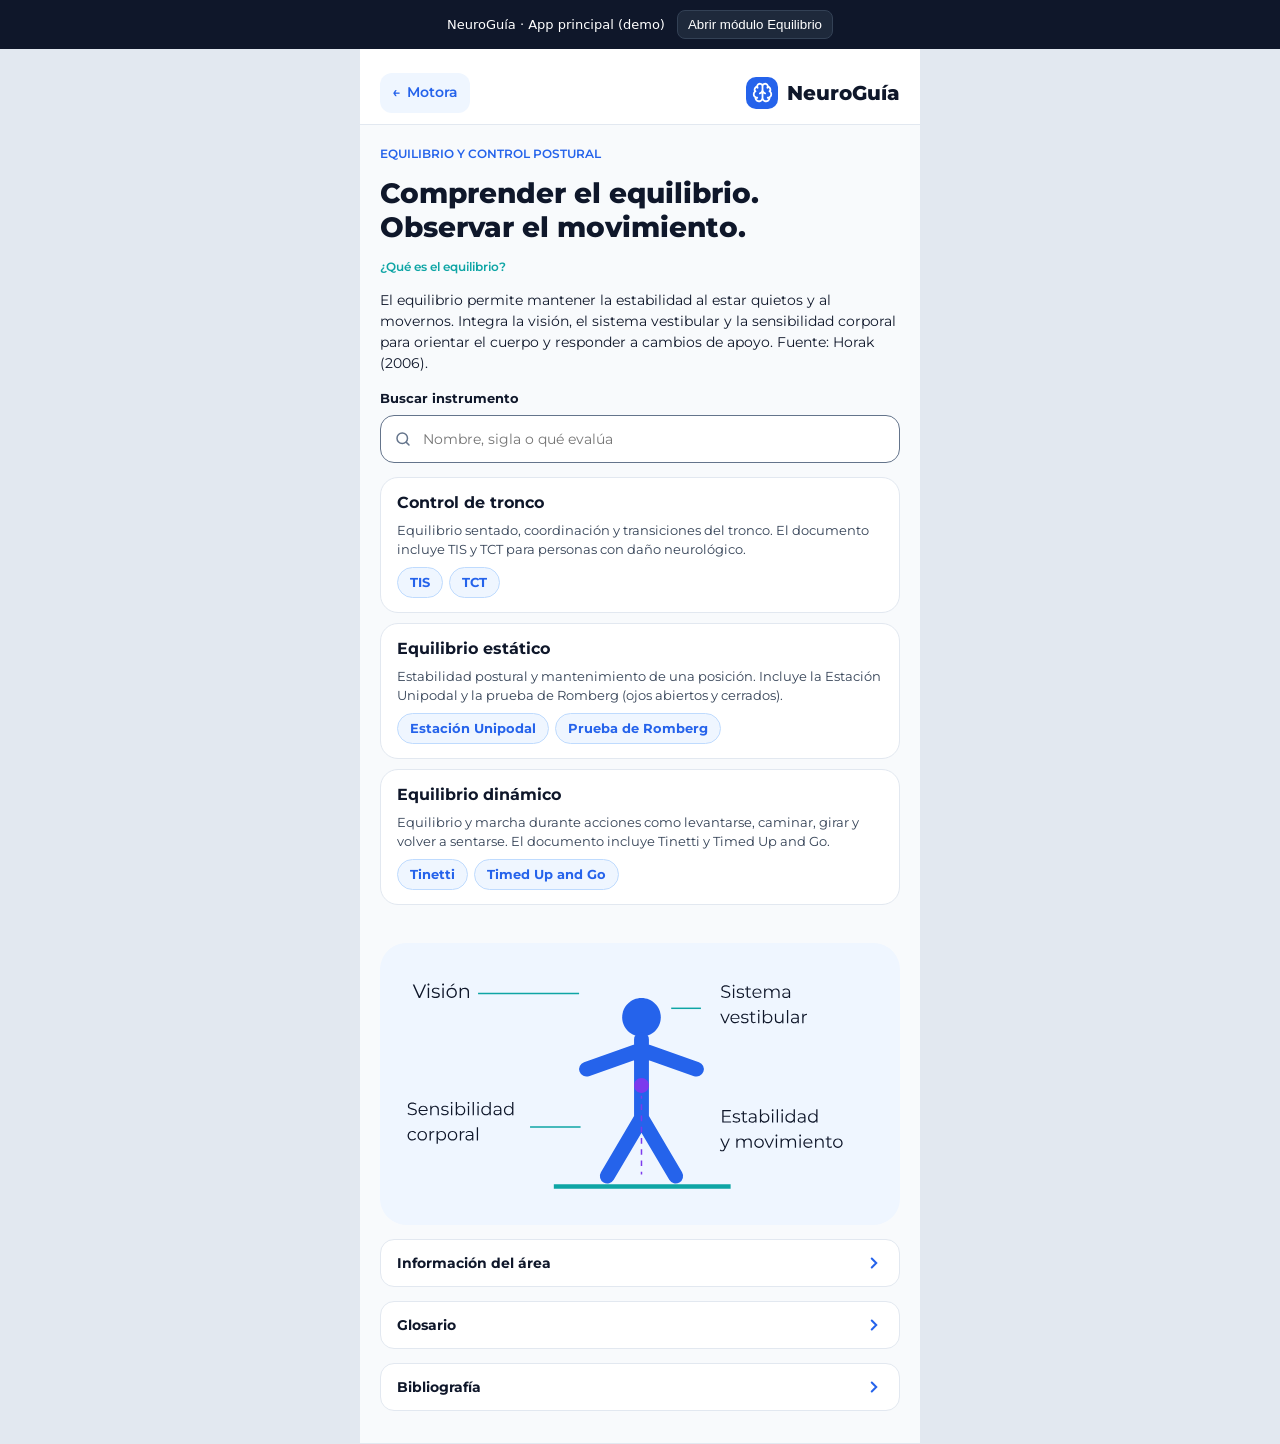
==== index.html @ f112ef37 "Subir prototipo NeuroGuia Equilibrio" ====
<!doctype html>
<html lang="es">
<head>
  <meta charset="utf-8">
  <meta name="viewport" content="width=device-width, initial-scale=1">
  <title>NeuroGuía · Equilibrio</title>

  <!-- Tipografías del diseño (Montserrat; Inter solo para los signos + / −) -->
  <link rel="preconnect" href="https://fonts.googleapis.com">
  <link rel="preconnect" href="https://fonts.gstatic.com" crossorigin>
  <link href="https://fonts.googleapis.com/css2?family=Inter:wght@600&family=Montserrat:wght@400;500;600;700;800&display=swap" rel="stylesheet">

  <!-- 1) Estilos del módulo (todo bajo .ngeq / --ngeq-*) -->
  <link rel="stylesheet" href="neuroguia-equilibrio.css?v=14">

  <!-- Estilos de la "app anfitriona" de ejemplo (no forman parte del módulo) -->
  <style>
    html, body { margin: 0; min-height: 100%; background: #e2e8f0; font-family: system-ui, sans-serif; }
    .host-bar { display: flex; gap: 12px; align-items: center; justify-content: center; padding: 10px 16px; background: #0f172a; color: #fff; font-size: 13px; }
    .host-bar button { background: #1e293b; color: #fff; border: 1px solid #334155; border-radius: 8px; padding: 6px 10px; cursor: pointer; }
    .host-landing { max-width: 560px; margin: 40px auto; padding: 24px; background: #fff; border-radius: 16px; text-align: center; }
    #equilibrio-root { min-height: calc(100vh - 44px); }
  </style>
</head>
<body>
  <!-- Barra simulada de la app NeuroGuía (anfitriona) -->
  <div class="host-bar">
    <span>NeuroGuía · App principal (demo)</span>
    <button type="button" id="host-open">Abrir módulo Equilibrio</button>
  </div>

  <!-- Pantalla de la app anfitriona a la que se regresa con onExit -->
  <section class="host-landing" id="host-landing" hidden>
    <h2>Área Motora</h2>
    <p>Esta vista pertenece a la app anfitriona. El módulo se cerró con <code>onExit</code>.</p>
    <button type="button" id="host-back">Entrar a «Equilibrio y control postural»</button>
  </section>

  <!-- 2) Contenedor donde se monta el módulo -->
  <div id="equilibrio-root"></div>

  <!-- 3) Lógica del módulo (expone window.NeuroGuia.Equilibrio) -->
  <script src="neuroguia-equilibrio.js?v=14"></script>
  <script>
    // Ejemplo de integración con la app principal
    (function () {
      var root = document.getElementById('equilibrio-root');
      var landing = document.getElementById('host-landing');
      var modulo = null;

      function abrir() {
        landing.hidden = true;
        if (modulo) return;
        modulo = NeuroGuia.Equilibrio.mount(root, {
          assetsPath: 'assets/',
          hashPrefix: 'equilibrio',
          onExit: cerrar,                            // botón "← Motora" del inicio del área
          onNavigate: function (estado) { /* p. ej. analítica */ }
        });
      }
      function cerrar() {
        if (modulo) { modulo.destroy(); modulo = null; }
        history.replaceState(null, '', location.pathname);
        landing.hidden = false;
      }

      document.getElementById('host-open').addEventListener('click', abrir);
      document.getElementById('host-back').addEventListener('click', abrir);
      abrir();
    })();
  </script>
</body>
</html>
---- neuroguia-equilibrio.css ----
/* ==========================================================================
   NeuroGuía · Módulo "Equilibrio y control postural" (Grupo 3)
   --------------------------------------------------------------------------
   - Todo el CSS vive bajo la clase raíz `.ngeq` (namespace del módulo).
   - Clases con metodología BEM:  .ngeq-bloque__elemento--modificador
   - Tokens de diseño (Figma) como variables CSS con prefijo `--ngeq-`,
     declaradas en `.ngeq` (no en :root) para no contaminar la app anfitriona.
   ========================================================================== */

.ngeq {
  /* ---- Color (extraídos del archivo de Figma) ---- */
  --ngeq-c-primary: #2563eb;
  --ngeq-c-primary-soft: #eff6ff;
  --ngeq-c-ink: #0f172a;
  --ngeq-c-ink-2: #334155;
  --ngeq-c-muted: #64748b;
  --ngeq-c-teal: #0ea5a5;
  --ngeq-c-violet: #7c3aed;
  --ngeq-c-violet-soft: #f5f3ff;
  --ngeq-c-danger: #dc2626;
  --ngeq-c-bg: #f8fafc;
  --ngeq-c-surface: #ffffff;
  --ngeq-c-border: #e2e8f0;
  --ngeq-c-scrim: rgba(15, 23, 42, 0.4);

  /* ---- Tipografía ---- */
  --ngeq-font: "Montserrat", system-ui, -apple-system, "Segoe UI", sans-serif;
  --ngeq-font-symbol: "Inter", system-ui, sans-serif;

  /* ---- Radios / espaciado ---- */
  --ngeq-r-sm: 10px;
  --ngeq-r-md: 12px;
  --ngeq-r-lg: 14px;
  --ngeq-r-xl: 18px;
  --ngeq-r-2xl: 20px;
  --ngeq-gutter: 20px;
  --ngeq-max-w: 560px;
  --ngeq-header-h: 76px;

  /* Ruta base de los íconos (la sobrescribe el JS según `assetsPath`) */
  --ngeq-assets: "assets/";

  position: relative;
  box-sizing: border-box;
  max-width: var(--ngeq-max-w);
  min-height: 100%;
  margin: 0 auto;
  background: var(--ngeq-c-bg);
  color: var(--ngeq-c-ink);
  font-family: var(--ngeq-font);
  font-size: 14px;
  line-height: 21px;
  -webkit-font-smoothing: antialiased;
}
/* Reset local: :where() deja la especificidad en 0 para que las clases BEM
   del módulo siempre ganen, y no afecta nada fuera de .ngeq */
:where(.ngeq) *, :where(.ngeq) *::before, :where(.ngeq) *::after { box-sizing: border-box; }
:where(.ngeq) :where(h1, h2, h3, p, ul, ol, fieldset, legend, figure) { margin: 0; padding: 0; }
:where(.ngeq) :where(ul, ol) { list-style: none; }
:where(.ngeq) :where(fieldset) { border: 0; min-width: 0; }
:where(.ngeq) :where(button) { font: inherit; color: inherit; background: none; border: 0; padding: 0; cursor: pointer; text-align: left; }
:where(.ngeq) :where(a) { color: inherit; }
:where(.ngeq) :focus-visible { outline: 2px solid var(--ngeq-c-primary); outline-offset: 2px; border-radius: 6px; }
.ngeq [hidden] { display: none !important; }
/* El título recibe foco al cambiar de vista (lectores de pantalla) sin mostrar el anillo */
.ngeq h1[tabindex="-1"]:focus { outline: none; }

/* Texto solo para lectores de pantalla */
.ngeq-sr { position: absolute; width: 1px; height: 1px; overflow: hidden; clip: rect(0 0 0 0); white-space: nowrap; }

/* --------------------------------------------------------------------------
   Íconos: SVG exportados de Figma usados como máscara para heredar color
   -------------------------------------------------------------------------- */
.ngeq-icon {
  display: inline-block;
  flex: none;
  width: 18px;
  height: 18px;
  background-color: currentColor;
  -webkit-mask: var(--ngeq-icon) center / contain no-repeat;
          mask: var(--ngeq-icon) center / contain no-repeat;
}
.ngeq-icon--16 { width: 16px; height: 16px; }
.ngeq-icon--17 { width: 17px; height: 17px; }
.ngeq-icon--20 { width: 20px; height: 20px; }
.ngeq-icon--21 { width: 21px; height: 21px; }
.ngeq-icon--24 { width: 24px; height: 24px; }

/* --------------------------------------------------------------------------
   Cabecera
   -------------------------------------------------------------------------- */
.ngeq-header {
  position: sticky;
  top: 0;
  z-index: 5;
  display: flex;
  align-items: center;
  justify-content: space-between;
  height: var(--ngeq-header-h);
  padding: 12px var(--ngeq-gutter) 0;
  background: var(--ngeq-c-surface);
  border-bottom: 1px solid var(--ngeq-c-border);
}
.ngeq-header__back {
  display: inline-flex;
  align-items: center;
  gap: 7px;
  height: 40px;
  padding: 0 12px;
  border-radius: var(--ngeq-r-md);
  background: var(--ngeq-c-primary-soft);
  color: var(--ngeq-c-primary);
  font-weight: 600;
  font-size: 14px;
  transition: background-color .15s;
}
.ngeq-header__back:hover { background: #dbeafe; }
.ngeq-brand { display: inline-flex; align-items: center; gap: 9px; color: var(--ngeq-c-ink); text-decoration: none; }
.ngeq-brand__symbol {
  display: grid;
  place-items: center;
  width: 32px;
  height: 32px;
  border-radius: var(--ngeq-r-sm);
  background: var(--ngeq-c-primary);
  color: #fff;
}
.ngeq-brand__name { font-size: 20px; font-weight: 800; line-height: normal; }

/* --------------------------------------------------------------------------
   Vista (contenedor de pantalla) + transición entre vistas
   -------------------------------------------------------------------------- */
.ngeq-view {
  display: flex;
  flex-direction: column;
  gap: 14px;
  padding: var(--ngeq-gutter) var(--ngeq-gutter) 32px;
}
.ngeq-view--tight { gap: 12px; padding-bottom: 24px; }

/* Tipografía de pantalla */
.ngeq-eyebrow { font-size: 12px; line-height: 18px; font-weight: 600; color: var(--ngeq-c-primary); }
.ngeq-eyebrow--teal { color: var(--ngeq-c-teal); }
.ngeq-title { font-size: 28px; line-height: 1.2; font-weight: 800; }
.ngeq-subtitle { font-size: 20px; line-height: 1.2; font-weight: 700; }
.ngeq-lead { font-size: 14px; line-height: 21px; }
.ngeq-lead--muted { color: var(--ngeq-c-muted); }
.ngeq-footnote { font-size: 12px; line-height: 18px; color: var(--ngeq-c-muted); }

/* --------------------------------------------------------------------------
   Tarjeta de lectura
   -------------------------------------------------------------------------- */
.ngeq-card {
  display: flex;
  flex-direction: column;
  gap: 12px;
  width: 100%;
  padding: 20px;
  background: var(--ngeq-c-surface);
  border: 1px solid var(--ngeq-c-border);
  border-radius: var(--ngeq-r-2xl);
}
.ngeq-card__title { font-size: 24px; line-height: 1.2; font-weight: 700; }
.ngeq-card__title--sm { font-size: 20px; }
.ngeq-card__head { display: flex; align-items: center; justify-content: space-between; gap: 8px; }
.ngeq-card__section { display: flex; flex-direction: column; gap: 6px; }
.ngeq-card__label { font-weight: 700; color: var(--ngeq-c-primary); }
.ngeq-card__num { font-weight: 700; color: var(--ngeq-c-violet); }
.ngeq-card__link { text-decoration: underline; text-underline-offset: 2px; word-break: break-word; }
.ngeq-card__link:hover { color: var(--ngeq-c-primary); }

/* Nota del documento (violeta) */
.ngeq-note {
  display: flex;
  flex-direction: column;
  gap: 6px;
  padding: 16px 14px;
  border-radius: var(--ngeq-r-lg);
  background: var(--ngeq-c-violet-soft);
}
.ngeq-note__title { font-size: 12px; line-height: 18px; font-weight: 600; color: var(--ngeq-c-violet); }

/* --------------------------------------------------------------------------
   Acordeón ("Apartado")
   -------------------------------------------------------------------------- */
.ngeq-accordion { width: 100%; background: var(--ngeq-c-surface); border: 1px solid var(--ngeq-c-border); border-radius: var(--ngeq-r-lg); overflow: hidden; }
.ngeq-accordion__trigger {
  display: flex;
  align-items: center;
  justify-content: space-between;
  width: 100%;
  height: 48px;
  padding: 0 16px;
  font-weight: 700;
  font-size: 14px;
}
.ngeq-accordion__trigger .ngeq-icon { color: var(--ngeq-c-primary); transition: transform .2s; }
.ngeq-accordion__trigger[aria-expanded="true"] .ngeq-icon { transform: rotate(180deg); }
.ngeq-accordion__panel { display: flex; flex-direction: column; gap: 12px; padding: 0 16px 16px; }

/* --------------------------------------------------------------------------
   Botones / enlaces de acción
   -------------------------------------------------------------------------- */
.ngeq-btn {
  display: flex;
  align-items: center;
  justify-content: space-between;
  width: 100%;
  height: 44px;
  padding: 0 16px;
  border-radius: var(--ngeq-r-lg);
  font-weight: 600;
  font-size: 14px;
  transition: filter .15s, background-color .15s;
}
.ngeq-btn--primary { background: var(--ngeq-c-primary); color: #fff; }
.ngeq-btn--primary:hover { filter: brightness(1.08); }
.ngeq-btn--soft { background: var(--ngeq-c-primary-soft); color: var(--ngeq-c-primary); }
.ngeq-btn--soft:hover { background: #dbeafe; }

.ngeq-link {
  display: inline-flex;
  align-items: center;
  gap: 8px;
  min-height: 32px;
  color: var(--ngeq-c-primary);
  font-weight: 600;
}
.ngeq-link:hover { text-decoration: underline; }
.ngeq-link--plain { font-weight: 400; line-height: 18px; }
.ngeq-link--muted { color: var(--ngeq-c-muted); font-weight: 500; }
.ngeq-row { display: flex; align-items: center; justify-content: space-between; gap: 12px; flex-wrap: wrap; }

/* --------------------------------------------------------------------------
   Ficha de herramienta: rejilla de categorías (pestañas)
   -------------------------------------------------------------------------- */
.ngeq-tabs { display: grid; grid-template-columns: repeat(3, minmax(0, 1fr)); gap: 8px; width: 100%; }
.ngeq-tabs__tab {
  display: flex;
  flex-direction: column;
  align-items: center;
  justify-content: center;
  gap: 4px;
  height: 56px;
  padding: 0 4px;
  border: 1px solid var(--ngeq-c-border);
  border-radius: var(--ngeq-r-xl);
  background: var(--ngeq-c-surface);
  color: var(--ngeq-c-ink);
  font-weight: 600;
  font-size: 14px;
  line-height: normal;
  text-align: center;
  transition: background-color .15s, border-color .15s;
}
.ngeq-tabs__tab .ngeq-icon { color: var(--ngeq-c-primary); }
.ngeq-tabs__tab:hover { border-color: #bfdbfe; }
.ngeq-tabs__tab[aria-selected="true"] { background: var(--ngeq-c-primary); border-color: var(--ngeq-c-primary); color: #fff; }
.ngeq-tabs__tab[aria-selected="true"] .ngeq-icon { color: #fff; }
@media (max-width: 360px) { .ngeq-tabs__tab { font-size: 12px; } }

/* Tarjeta de video (YouTube) */
.ngeq-video {
  display: grid;
  grid-template-columns: 66px 1fr;
  column-gap: 16px;
  align-items: center;
  padding: 18px;
  border-radius: var(--ngeq-r-lg);
  background: var(--ngeq-c-primary-soft);
  text-decoration: none;
}
.ngeq-video__thumb { position: relative; width: 66px; height: 48px; }
.ngeq-video__thumb img { position: absolute; display: block; }
.ngeq-video__title { font-weight: 700; color: var(--ngeq-c-ink); line-height: normal; }
.ngeq-video__meta { font-size: 12px; line-height: 1.4; color: var(--ngeq-c-ink-2); }
.ngeq-video__meta--sm { font-size: 11px; color: var(--ngeq-c-muted); }
.ngeq-video__hint { grid-column: 1 / -1; margin-top: 8px; font-size: 11px; line-height: normal; color: var(--ngeq-c-primary); }
.ngeq-video:hover .ngeq-video__title { color: var(--ngeq-c-primary); }

/* Ilustración de inicio */
.ngeq-figure { width: 100%; margin: 24px 0 0; }
.ngeq-figure img { display: block; width: 100%; height: auto; }


/* Bibliografía */
.ngeq-biblio__meta { display: flex; justify-content: space-between; font-size: 12px; line-height: 18px; font-weight: 600; color: var(--ngeq-c-muted); }
.ngeq-biblio__meta strong { color: var(--ngeq-c-primary); font-weight: 600; }
.ngeq-biblio__list { display: flex; flex-direction: column; gap: 16px; }
.ngeq-pager { display: flex; gap: 8px; }
.ngeq-pager__dot { width: 8px; height: 8px; border-radius: 50%; background: var(--ngeq-c-border); }
.ngeq-pager__dot--on { background: var(--ngeq-c-primary); }

/* Estado vacío (videos) */
.ngeq-card .ngeq-icon--violet { color: var(--ngeq-c-violet); }

/* --------------------------------------------------------------------------
   Casillas de datos de la ficha (número grande + leyenda)
   -------------------------------------------------------------------------- */
.ngeq-stats { display: grid; grid-template-columns: repeat(3, minmax(0, 1fr)); gap: 8px; width: 100%; margin: 0; }
.ngeq-stats__item {
  display: flex;
  flex-direction: column;
  align-items: center;
  justify-content: center;
  gap: 2px;
  padding: 12px 6px;
  border: 1px solid var(--ngeq-c-border);
  border-radius: var(--ngeq-r-lg);
  background: var(--ngeq-c-surface);
  text-align: center;
}
.ngeq-stats__value { margin: 0; font-size: 22px; line-height: 1.1; font-weight: 800; color: var(--ngeq-c-ink); }
.ngeq-stats__label { margin: 0; font-size: 11px; line-height: 14px; color: var(--ngeq-c-muted); }

/* Chips (instrumentos y materiales) */
.ngeq-chips { display: flex; flex-wrap: wrap; gap: 6px; }
.ngeq-chip {
  padding: 4px 12px;
  border-radius: 999px;
  border: 1px solid #bfdbfe;
  background: var(--ngeq-c-primary-soft);
  color: var(--ngeq-c-primary);
  font-size: 13px;
  font-weight: 700;
}
button.ngeq-chip:hover { background: #dbeafe; }
.ngeq-chip--static { font-weight: 600; color: var(--ngeq-c-ink-2); }

/* Buscador */
.ngeq-search { display: flex; flex-direction: column; gap: 6px; width: 100%; }
.ngeq-search__label { font-size: 13px; font-weight: 700; }
.ngeq-search__box { position: relative; }
.ngeq-search__box .ngeq-icon { position: absolute; left: 14px; top: 50%; transform: translateY(-50%); color: var(--ngeq-c-muted); pointer-events: none; }
.ngeq-search__input {
  width: 100%;
  height: 48px;
  padding: 0 14px 0 42px;
  border: 1px solid var(--ngeq-c-muted);
  border-radius: var(--ngeq-r-lg);
  background: var(--ngeq-c-surface);
  font: inherit;
  font-size: 14px;
  color: var(--ngeq-c-ink);
}
.ngeq-search__input:focus { outline: none; border-color: var(--ngeq-c-primary); box-shadow: 0 0 0 3px rgba(37, 99, 235, .15); }

/* Resultados: tarjetas de subárea y lista de coincidencias */
.ngeq-results { display: flex; flex-direction: column; gap: 10px; width: 100%; }
.ngeq-results__empty { font-size: 13px; color: var(--ngeq-c-muted); }
.ngeq-area {
  display: flex;
  flex-direction: column;
  gap: 8px;
  padding: 14px 16px;
  border: 1px solid var(--ngeq-c-border);
  border-radius: var(--ngeq-r-xl);
  background: var(--ngeq-c-surface);
}
.ngeq-area__title { font-size: 16px; font-weight: 700; }
.ngeq-area__text { font-size: 13px; line-height: 19px; color: var(--ngeq-c-ink-2); }
.ngeq-hits { display: flex; flex-direction: column; gap: 8px; }
.ngeq-hit {
  display: flex;
  align-items: center;
  justify-content: space-between;
  gap: 8px;
  width: 100%;
  padding: 12px 16px;
  border: 1px solid var(--ngeq-c-border);
  border-radius: var(--ngeq-r-lg);
  background: var(--ngeq-c-surface);
}
.ngeq-hit:hover { border-color: #bfdbfe; }
.ngeq-hit .ngeq-icon { color: var(--ngeq-c-primary); flex: none; }
.ngeq-hit__name { display: block; font-weight: 700; }
.ngeq-hit__meta { display: block; font-size: 12px; color: var(--ngeq-c-muted); }

/* Glosario */
.ngeq-glosario { display: flex; flex-direction: column; gap: 8px; margin: 0; }
.ngeq-glosario__item { padding: 12px 16px; border: 1px solid var(--ngeq-c-border); border-radius: var(--ngeq-r-lg); background: var(--ngeq-c-surface); }
.ngeq-glosario__item dt { font-weight: 700; }
.ngeq-glosario__item dd { margin: 2px 0 0; font-size: 13px; line-height: 19px; color: var(--ngeq-c-ink-2); }

/* Imagen dentro de una tarjeta (infografía) */
.ngeq-figure--card { margin: 4px 0 0; display: flex; flex-direction: column; gap: 6px; }
.ngeq-figure--card img { border: 1px solid var(--ngeq-c-border); border-radius: var(--ngeq-r-md); }

/* Botón como enlace de descarga */
a.ngeq-btn { text-decoration: none; }
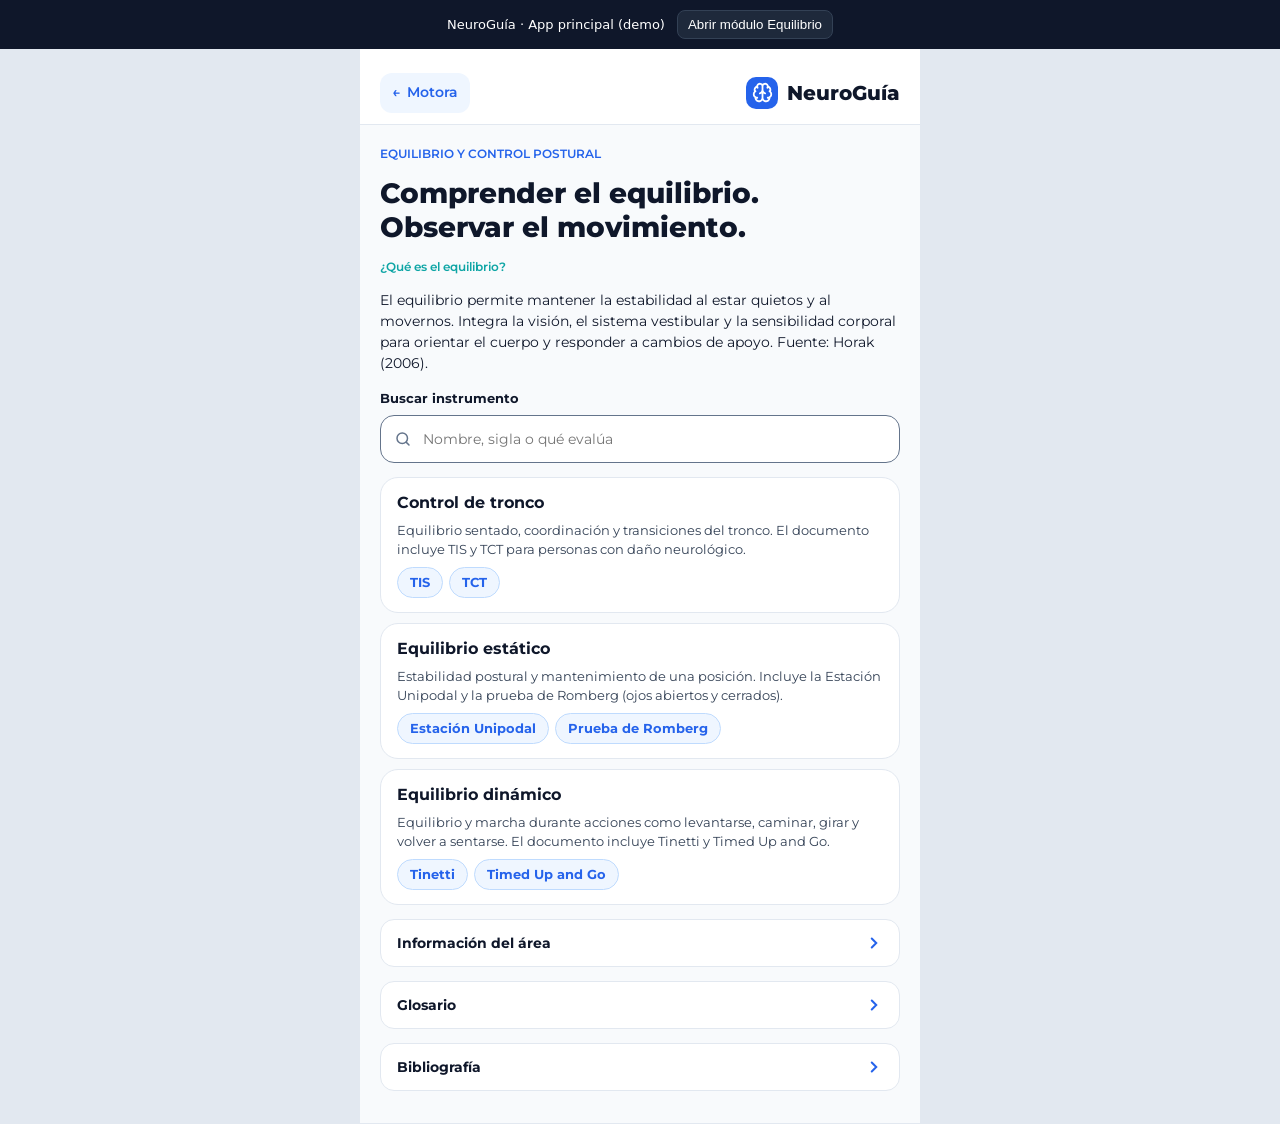
==== commit 441e4a98: "Agregar ficha de Escala de Tinetti (POMA) en Equilibrio dinámico" ====
--- a/index.html
+++ b/index.html
@@ -11,7 +11,7 @@
   <link href="https://fonts.googleapis.com/css2?family=Inter:wght@600&family=Montserrat:wght@400;500;600;700;800&display=swap" rel="stylesheet">
 
   <!-- 1) Estilos del módulo (todo bajo .ngeq / --ngeq-*) -->
-  <link rel="stylesheet" href="neuroguia-equilibrio.css?v=14">
+  <link rel="stylesheet" href="neuroguia-equilibrio.css?v=27">
 
   <!-- Estilos de la "app anfitriona" de ejemplo (no forman parte del módulo) -->
   <style>
@@ -40,7 +40,7 @@
   <div id="equilibrio-root"></div>
 
   <!-- 3) Lógica del módulo (expone window.NeuroGuia.Equilibrio) -->
-  <script src="neuroguia-equilibrio.js?v=14"></script>
+  <script src="neuroguia-equilibrio.js?v=27"></script>
   <script>
     // Ejemplo de integración con la app principal
     (function () {
--- a/neuroguia-equilibrio.css
+++ b/neuroguia-equilibrio.css
@@ -389,3 +389,123 @@
 /* Botón como enlace de descarga */
 a.ngeq-btn { text-decoration: none; }
 
+/* --------------------------------------------------------------------------
+   TCT: tareas numeradas con imagen, niveles de puntuación y lista de videos
+   -------------------------------------------------------------------------- */
+.ngeq-steps { display: flex; flex-direction: column; gap: 8px; margin: 0; padding: 0; list-style: none; }
+.ngeq-steps__item {
+  display: flex;
+  align-items: center;
+  gap: 12px;
+  padding: 8px;
+  border: 1px solid var(--ngeq-c-border);
+  border-radius: var(--ngeq-r-lg);
+  background: var(--ngeq-c-bg);
+}
+.ngeq-steps__img {
+  flex: none;
+  width: 96px;
+  height: 72px;
+  object-fit: cover;
+  border-radius: var(--ngeq-r-sm);
+  background: var(--ngeq-c-border);
+}
+.ngeq-steps__img--flip { transform: scaleX(-1); }
+.ngeq-steps__body { display: grid; grid-template-columns: auto 1fr; column-gap: 8px; row-gap: 2px; align-items: center; }
+.ngeq-steps__num {
+  display: inline-grid;
+  place-items: center;
+  width: 22px;
+  height: 22px;
+  border-radius: 999px;
+  background: var(--ngeq-c-primary);
+  color: #fff;
+  font-size: 12px;
+  font-weight: 700;
+}
+.ngeq-steps__title { font-size: 14px; line-height: 19px; font-weight: 700; color: var(--ngeq-c-ink); }
+.ngeq-steps__text { grid-column: 1 / -1; font-size: 13px; line-height: 18px; color: var(--ngeq-c-ink-2); }
+
+.ngeq-score { display: grid; grid-template-columns: repeat(3, 1fr); gap: 8px; margin: 0; }
+.ngeq-score__item {
+  display: flex;
+  flex-direction: column;
+  gap: 4px;
+  padding: 10px;
+  border: 1px solid #bfdbfe;
+  border-radius: var(--ngeq-r-lg);
+  background: var(--ngeq-c-primary-soft);
+}
+.ngeq-score__value { font-size: 22px; line-height: 1.1; font-weight: 800; color: var(--ngeq-c-primary); }
+.ngeq-score__text { margin: 0; font-size: 12px; line-height: 17px; color: var(--ngeq-c-ink-2); }
+.ngeq-score__total { font-size: 13px; line-height: 19px; font-weight: 600; color: var(--ngeq-c-ink); }
+@media (max-width: 360px) { .ngeq-score { grid-template-columns: 1fr; } }
+
+.ngeq-vlist { display: flex; flex-direction: column; gap: 6px; margin: 0; padding: 0; list-style: none; }
+.ngeq-vlist__item {
+  display: flex;
+  align-items: center;
+  gap: 10px;
+  padding: 10px 12px;
+  border: 1px solid var(--ngeq-c-border);
+  border-radius: var(--ngeq-r-lg);
+  text-decoration: none;
+  color: inherit;
+}
+.ngeq-vlist__item:hover { border-color: #bfdbfe; background: var(--ngeq-c-primary-soft); }
+.ngeq-vlist__item .ngeq-icon { flex: none; color: var(--ngeq-c-violet); }
+.ngeq-vlist__title { display: block; font-size: 14px; font-weight: 700; }
+.ngeq-vlist__meta { display: block; font-size: 12px; color: var(--ngeq-c-muted); }
+
+/* --------------------------------------------------------------------------
+   Reproductor de YouTube incrustado (miniatura → iframe al pulsar)
+   -------------------------------------------------------------------------- */
+.ngeq-player {
+  position: relative;
+  width: 100%;
+  aspect-ratio: 16 / 9;
+  overflow: hidden;
+  border-radius: var(--ngeq-r-md);
+  background: #000;
+}
+.ngeq-player__poster { position: absolute; inset: 0; width: 100%; height: 100%; }
+.ngeq-player__thumb { display: block; width: 100%; height: 100%; object-fit: cover; }
+.ngeq-player__btn {
+  position: absolute;
+  left: 50%;
+  top: 50%;
+  width: 68px;
+  height: 48px;
+  margin: -24px 0 0 -34px;
+  border-radius: 14px;
+  background: rgba(33, 33, 33, .85);
+  transition: background .15s;
+}
+.ngeq-player__btn::after {
+  content: "";
+  position: absolute;
+  left: 27px;
+  top: 14px;
+  border-style: solid;
+  border-width: 10px 0 10px 17px;
+  border-color: transparent transparent transparent #fff;
+}
+.ngeq-player__poster:hover .ngeq-player__btn,
+.ngeq-player__poster:focus-visible .ngeq-player__btn { background: #ff0000; }
+.ngeq-player__poster:focus-visible { outline: 3px solid var(--ngeq-c-primary); outline-offset: -3px; }
+.ngeq-player__frame { position: absolute; inset: 0; width: 100%; height: 100%; border: 0; }
+.ngeq-player__caption {
+  display: flex;
+  flex-wrap: wrap;
+  justify-content: space-between;
+  gap: 4px 12px;
+  font-size: 12px;
+  line-height: 18px;
+  color: var(--ngeq-c-muted);
+}
+button.ngeq-vlist__item { width: 100%; background: var(--ngeq-c-surface); }
+.ngeq-vlist__item--on,
+.ngeq-vlist__item--on:hover { border-color: var(--ngeq-c-primary); background: var(--ngeq-c-primary-soft); }
+
+/* Lista con viñetas dentro de una tarjeta (p. ej., puntos de corte en Evidencia) */
+.ngeq-list { display: flex; flex-direction: column; gap: 4px; margin: 0; padding-left: 20px; list-style: disc; color: var(--ngeq-c-ink-2); }
